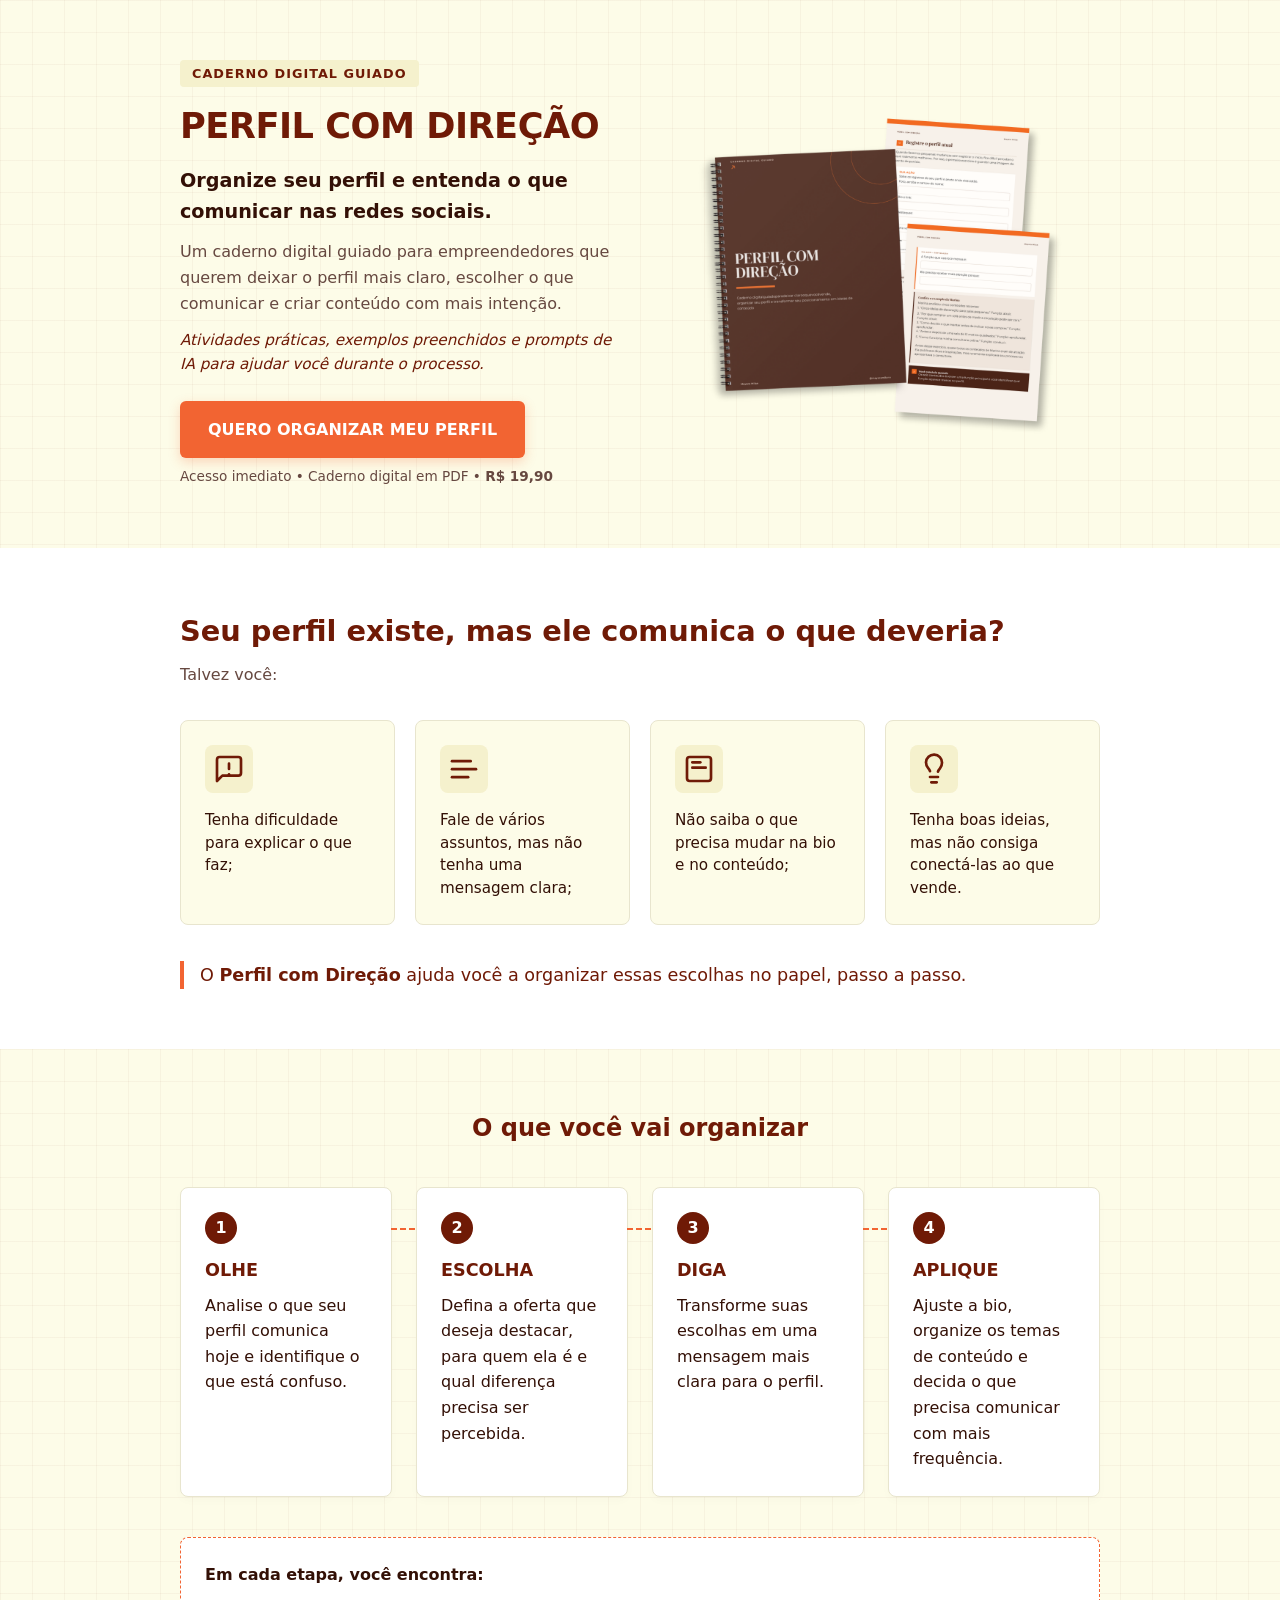
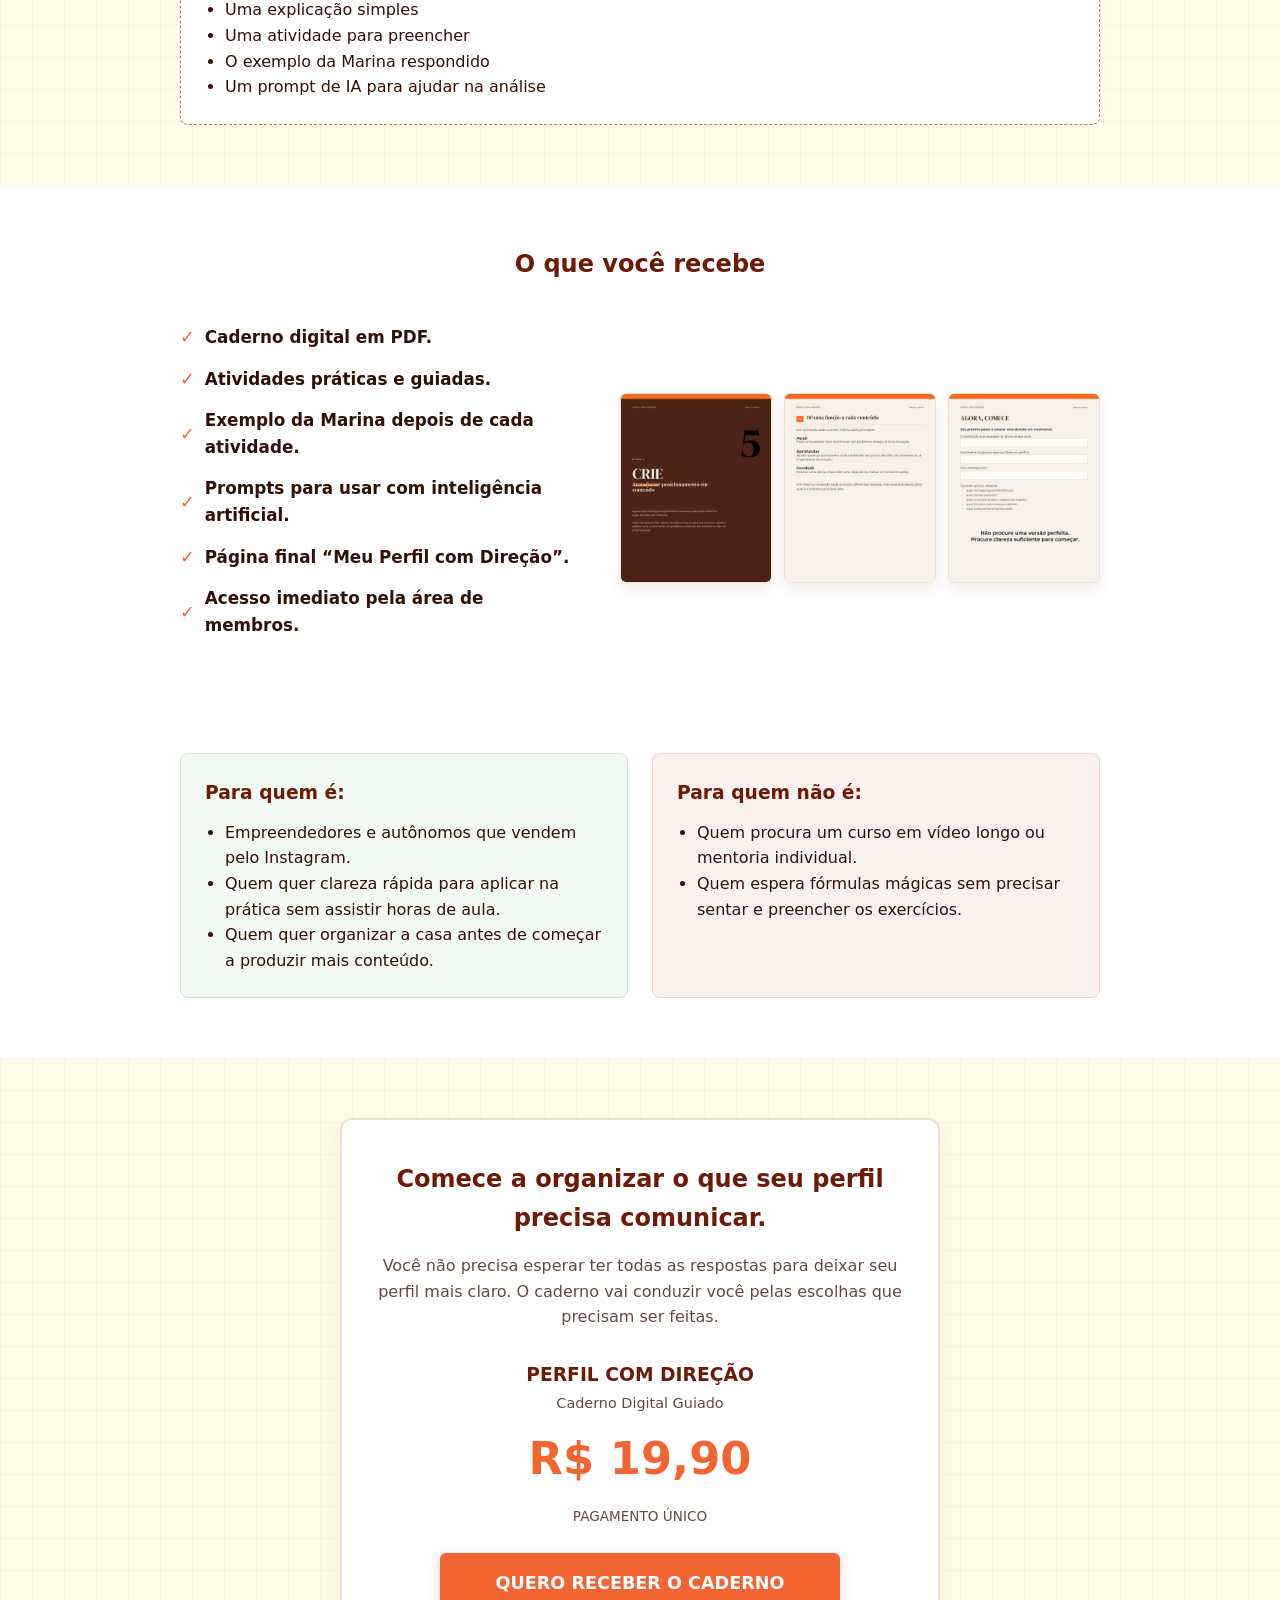
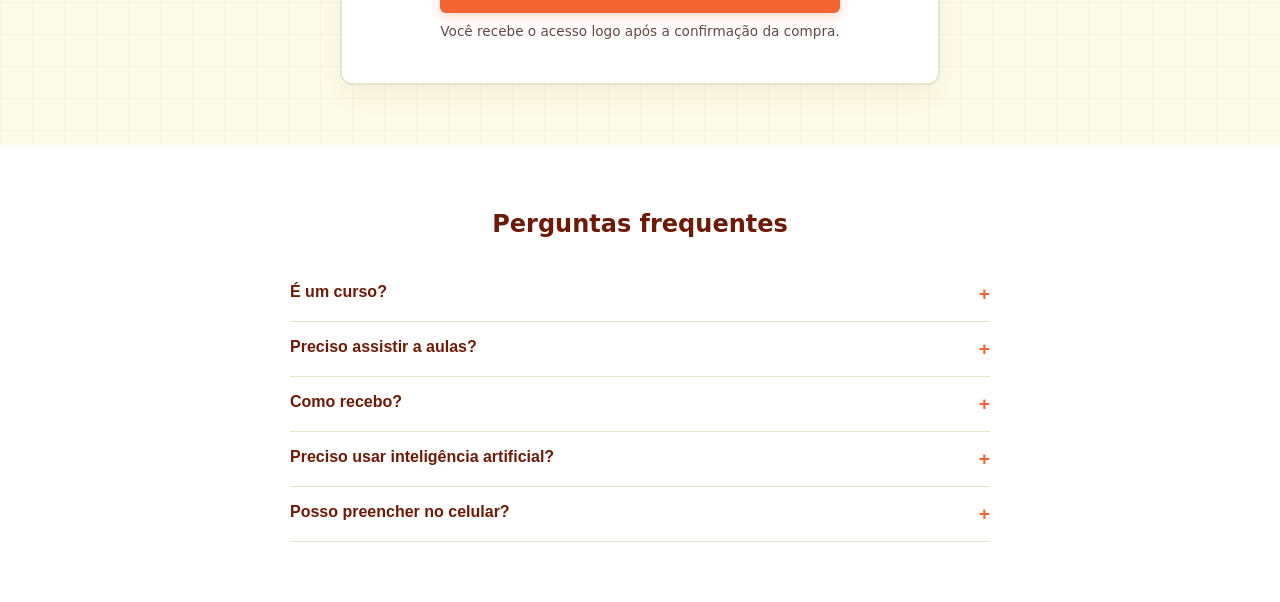
==== index.html @ ce21898f "feat: versão inicial da landing page" ====
<!DOCTYPE html>
<html lang="pt-BR">

<head>
    <meta charset="UTF-8">
    <meta name="viewport" content="width=device-width, initial-scale=1.0">
    <title>Perfil com Direção | Caderno Digital Guiado</title>
    <link rel="stylesheet" href="style.css">
</head>

<body>

    <section class="hero">
        <div class="container hero-container">
            <div class="hero-content">
                <span class="badge">Caderno Digital Guiado</span>
                <h1>PERFIL COM DIREÇÃO</h1>
                <p class="tagline">Organize seu perfil e entenda o que comunicar nas redes sociais.</p>
                <p class="description">
                    Um caderno digital guiado para empreendedores que querem deixar o perfil mais claro, escolher o que
                    comunicar e criar conteúdo com mais intenção.
                </p>
                <p class="features">Atividades práticas, exemplos preenchidos e prompts de IA para ajudar você durante o
                    processo.</p>

                <div class="cta-box">
                    <a href="#comprar" class="btn-primary">QUERO ORGANIZAR MEU PERFIL</a>
                    <p class="microcopy">Acesso imediato • Caderno digital em PDF • <strong>R$ 19,90</strong></p>
                </div>
            </div>

            <div class="hero-media">
                <img src="assets/images/capa-mockup.png" alt="Capa e páginas internas do caderno Perfil com Direção"
                    class="product-img">
            </div>
        </div>
    </section>

    <section class="problems">
        <div class="container">
            <h2>Seu perfil existe, mas ele comunica o que deveria?</h2>
            <p class="subtitle">Talvez você:</p>

            <div class="problems-grid">
                <div class="problem-card">
                    <div class="problem-icon">
                        <!-- Ícone: Megafone / Comunicação em dúvida -->
                        <svg width="32" height="32" viewBox="0 0 24 24" fill="none" stroke="currentColor"
                            stroke-width="2" stroke-linecap="round" stroke-linejoin="round">
                            <path d="M21 15a2 2 0 0 1-2 2H7l-4 4V5a2 2 0 0 1 2-2h14a2 2 0 0 1 2 2z"></path>
                            <line x1="12" y1="8" x2="12" y2="12"></line>
                            <line x1="12" y1="16" x2="12.01" y2="16"></line>
                        </svg>
                    </div>
                    <p>Tenha dificuldade para explicar o que faz;</p>
                </div>

                <div class="problem-card">
                    <div class="problem-icon">
                        <!-- Ícone: Mensagens dispersas -->
                        <svg width="32" height="32" viewBox="0 0 24 24" fill="none" stroke="currentColor"
                            stroke-width="2" stroke-linecap="round" stroke-linejoin="round">
                            <path d="M17 6.1H3"></path>
                            <path d="M21 12.1H3"></path>
                            <path d="M15.1 18.1H3"></path>
                        </svg>
                    </div>
                    <p>Fale de vários assuntos, mas não tenha uma mensagem clara;</p>
                </div>

                <div class="problem-card">
                    <div class="problem-icon">
                        <!-- Ícone: Layout / Bio em branco -->
                        <svg width="32" height="32" viewBox="0 0 24 24" fill="none" stroke="currentColor"
                            stroke-width="2" stroke-linecap="round" stroke-linejoin="round">
                            <rect x="3" y="3" width="18" height="18" rx="2" ry="2"></rect>
                            <line x1="7" y1="7" x2="13" y2="7"></line>
                            <line x1="7" y1="11" x2="17" y2="11"></line>
                        </svg>
                    </div>
                    <p>Não saiba o que precisa mudar na bio e no conteúdo;</p>
                </div>

                <div class="problem-card">
                    <div class="problem-icon">
                        <!-- Ícone: Ideia (lâmpada) desconectada da venda -->
                        <svg width="32" height="32" viewBox="0 0 24 24" fill="none" stroke="currentColor"
                            stroke-width="2" stroke-linecap="round" stroke-linejoin="round">
                            <path d="M9 18h6"></path>
                            <path d="M10 22h4"></path>
                            <path
                                d="M15 14c.2-.8.8-1.7 1.5-2.5 1-1.1 1.5-2.5 1.5-4.1A6 6 0 0 0 6 7c0 1.6.5 3 1.5 4.1.7.8 1.3 1.7 1.5 2.5">
                            </path>
                        </svg>
                    </div>
                    <p>Tenha boas ideias, mas não consiga conectá-las ao que vende.</p>
                </div>
            </div>

            <p class="problem-footer">O <strong>Perfil com Direção</strong> ajuda você a organizar essas escolhas no
                papel, passo a passo.</p>
        </div>
    </section>

    <section class="steps">
        <div class="container">
            <h2>O que você vai organizar</h2>

            <div class="steps-grid">
                <div class="step-card">
                    <span class="step-num">1</span>
                    <h3>OLHE</h3>
                    <p>Analise o que seu perfil comunica hoje e identifique o que está confuso.</p>
                </div>

                <div class="step-card">
                    <span class="step-num">2</span>
                    <h3>ESCOLHA</h3>
                    <p>Defina a oferta que deseja destacar, para quem ela é e qual diferença precisa ser percebida.</p>
                </div>

                <div class="step-card">
                    <span class="step-num">3</span>
                    <h3>DIGA</h3>
                    <p>Transforme suas escolhas em uma mensagem mais clara para o perfil.</p>
                </div>

                <div class="step-card">
                    <span class="step-num">4</span>
                    <h3>APLIQUE</h3>
                    <p>Ajuste a bio, organize os temas de conteúdo e decida o que precisa comunicar com mais frequência.
                    </p>
                </div>
            </div>

            <div class="steps-included">
                <p><strong>Em cada etapa, você encontra:</strong></p>
                <ul>
                    <li>Uma explicação simples</li>
                    <li>Uma atividade para preencher</li>
                    <li>O exemplo da Marina respondido</li>
                    <li>Um prompt de IA para ajudar na análise</li>
                </ul>
            </div>
        </div>
    </section>

    <section class="deliverables">
        <div class="container">
            <h2>O que você recebe</h2>

            <div class="deliverables-wrapper">
                <div class="deliverables-list-container">
                    <ul class="deliverables-list">
                        <li><span class="check-icon">✓</span> Caderno digital em PDF.</li>
                        <li><span class="check-icon">✓</span> Atividades práticas e guiadas.</li>
                        <li><span class="check-icon">✓</span> Exemplo da Marina depois de cada atividade.</li>
                        <li><span class="check-icon">✓</span> Prompts para usar com inteligência artificial.</li>
                        <li><span class="check-icon">✓</span> Página final “Meu Perfil com Direção”.</li>
                        <li><span class="check-icon">✓</span> Acesso imediato pela área de membros.</li>
                    </ul>
                </div>

                <div class="gallery-grid">
                    <img src="assets/images/pagina-1.png" alt="Página interna 1 do caderno">
                    <img src="assets/images/pagina-2.png" alt="Página interna 2 do caderno">
                    <img src="assets/images/pagina-3.png" alt="Página interna 3 do caderno">
                </div>
            </div>
        </div>
    </section>

    <section class="target-audience">
        <div class="container target-grid">
            <div class="target-box is-for">
                <h3>Para quem é:</h3>
                <ul>
                    <li>Empreendedores e autônomos que vendem pelo Instagram.</li>
                    <li>Quem quer clareza rápida para aplicar na prática sem assistir horas de aula.</li>
                    <li>Quem quer organizar a casa antes de começar a produzir mais conteúdo.</li>
                </ul>
            </div>

            <div class="target-box is-not-for">
                <h3>Para quem não é:</h3>
                <ul>
                    <li>Quem procura um curso em vídeo longo ou mentoria individual.</li>
                    <li>Quem espera fórmulas mágicas sem precisar sentar e preencher os exercícios.</li>
                </ul>
            </div>
        </div>
    </section>

    <section class="offer" id="comprar">
        <div class="container">
            <div class="offer-card">
                <h2>Comece a organizar o que seu perfil precisa comunicar.</h2>
                <p class="offer-desc">Você não precisa esperar ter todas as respostas para deixar seu perfil mais claro.
                    O caderno vai conduzir você pelas escolhas que precisam ser feitas.</p>

                <div class="price-box">
                    <h3>PERFIL COM DIREÇÃO</h3>
                    <span class="product-type">Caderno Digital Guiado</span>
                    <div class="price">R$ 19,90</div>
                    <span class="payment-terms">pagamento único</span>
                </div>

                <a href="SEU_LINK_DE_CHECKOUT_AQUI" class="btn-primary btn-large">QUERO RECEBER O CADERNO</a>
                <p class="microcopy">Você recebe o acesso logo após a confirmação da compra.</p>
            </div>
        </div>
    </section>

    <section class="faq">
        <div class="container">
            <h2>Perguntas frequentes</h2>

            <div class="faq-list">
                <div class="faq-item">
                    <button class="faq-question">É um curso?</button>
                    <div class="faq-answer">
                        <p>Não. É um caderno digital guiado em PDF.</p>
                    </div>
                </div>

                <div class="faq-item">
                    <button class="faq-question">Preciso assistir a aulas?</button>
                    <div class="faq-answer">
                        <p>Não. Todas as instruções estão dentro do próprio caderno.</p>
                    </div>
                </div>

                <div class="faq-item">
                    <button class="faq-question">Como recebo?</button>
                    <div class="faq-answer">
                        <p>O acesso é enviado após a confirmação da compra direto no seu e-mail.</p>
                    </div>
                </div>

                <div class="faq-item">
                    <button class="faq-question">Preciso usar inteligência artificial?</button>
                    <div class="faq-answer">
                        <p>Não. Os prompts são um apoio opcional.</p>
                    </div>
                </div>

                <div class="faq-item">
                    <button class="faq-question">Posso preencher no celular?</button>
                    <div class="faq-answer">
                        <p>Sim! O PDF é interativo (preenchível digitalmente no celular, tablet ou computador) e você
                            também pode imprimir se preferir.</p>
                    </div>
                </div>
            </div>
        </div>
    </section>

    <script src="script.js"></script>
</body>

</html>
---- style.css ----
/* --- RESET & VARIÁVEIS (Paleta Personalizada) --- */
:root {
    --primary-dark: #6F1A06;
    /* Vinho/Castanho - Textos principais e destaques fortes */
    --primary-brand: #F26432;
    /* Laranja/Coral - Botões de ação (CTA) e destaques de foco */
    --bg-light: #FDFCE8;
    /* Creme claro - Fundo da página e áreas limpas */

    --bg-card: #FFFFFF;
    /* Branco puro - Cards para gerar contraste do fundo creme */
    --text-main: #331006;
    /* Tom bem escuro derivado do 6F1A06 para leitura excelente */
    --text-muted: #664840;
    /* Tom médio para textos secundários */
    --border-color: #E8E5CE;
    /* Borda suave baseada no tom do fundo */

    --font-main: system-ui, -apple-system, BlinkMacSystemFont, 'Segoe UI', Roboto, Oxygen, Ubuntu, Cantarell, sans-serif;
}

* {
    box-sizing: border-box;
    margin: 0;
    padding: 0;
}

body {
    font-family: var(--font-main);
    color: var(--text-main);
    line-height: 1.6;
    background-color: var(--bg-light);
}

.container {
    max-width: 960px;
    margin: 0 auto;
    padding: 0 20px;
}

/* --- BOTÕES --- */
.btn-primary {
    display: inline-block;
    background-color: var(--primary-brand);
    color: #FFFFFF;
    padding: 16px 28px;
    border-radius: 6px;
    text-decoration: none;
    font-weight: 700;
    text-align: center;
    transition: transform 0.2s ease, background-color 0.2s ease, box-shadow 0.2s ease;
    box-shadow: 0 4px 12px rgba(242, 100, 50, 0.25);
}

.btn-primary:hover {
    background-color: #D95323;
    transform: translateY(-2px);
    box-shadow: 0 6px 16px rgba(242, 100, 50, 0.35);
}

.btn-large {
    width: 100%;
    max-width: 400px;
    font-size: 1.1rem;
}

.microcopy {
    font-size: 0.85rem;
    color: var(--text-muted);
    margin-top: 8px;
}

/* --- 1. HERO --- */
.hero {
    padding: 60px 0;
    background-color: var(--bg-light);
}

.hero-container {
    display: grid;
    grid-template-columns: 1fr 1fr;
    gap: 40px;
    align-items: center;
}

.badge {
    font-size: 0.8rem;
    text-transform: uppercase;
    letter-spacing: 1px;
    background-color: #F5F1CD;
    color: var(--primary-dark);
    padding: 6px 12px;
    border-radius: 4px;
    font-weight: 700;
}

.hero h1 {
    font-size: 2.2rem;
    margin: 12px 0;
    letter-spacing: -0.5px;
    color: var(--primary-dark);
}

.tagline {
    font-size: 1.2rem;
    font-weight: 600;
    margin-bottom: 12px;
    color: var(--text-main);
}

.description {
    color: var(--text-muted);
    margin-bottom: 12px;
}

.features {
    font-size: 0.95rem;
    font-style: italic;
    margin-bottom: 24px;
    color: var(--primary-dark);
}

.product-img {
    width: 100%;
    height: auto;
    border-radius: 8px;
}

/* --- 2. PROBLEMAS --- */
.problems {
    padding: 60px 0;
    background-color: var(--bg-card);
}

.problems h2 {
    font-size: 1.8rem;
    margin-bottom: 8px;
    color: var(--primary-dark);
}

.subtitle {
    color: var(--text-muted);
    margin-bottom: 32px;
}

.problems-grid {
    display: grid;
    grid-template-columns: repeat(auto-fit, minmax(200px, 1fr));
    gap: 20px;
    margin-bottom: 36px;
}

.problem-card {
    background-color: var(--bg-light);
    padding: 24px;
    border-radius: 8px;
    border: 1px solid var(--border-color);
    display: flex;
    flex-direction: column;
    gap: 16px;
    transition: transform 0.2s ease, box-shadow 0.2s ease;
}

.problem-card:hover {
    transform: translateY(-3px);
    box-shadow: 0 8px 16px rgba(111, 26, 6, 0.06);
}

.problem-icon {
    width: 48px;
    height: 48px;
    background-color: #F5F1CD;
    border-radius: 8px;
    display: flex;
    align-items: center;
    justify-content: center;
    color: var(--primary-dark);
}

.problem-card p {
    font-size: 0.95rem;
    color: var(--text-main);
    line-height: 1.5;
    font-weight: 500;
}

.problem-footer {
    font-size: 1.1rem;
    border-left: 4px solid var(--primary-brand);
    padding-left: 16px;
    color: var(--primary-dark);
}

/* --- 3. ETAPAS --- */
.steps {
    padding: 60px 0;
    background-color: var(--bg-light);
}

.steps h2 {
    margin-bottom: 40px;
    text-align: center;
    color: var(--primary-dark);
}

.steps-grid {
    display: grid;
    grid-template-columns: repeat(4, 1fr);
    gap: 24px;
    margin-bottom: 40px;
    position: relative;
}

.step-card {
    background-color: var(--bg-card);
    padding: 24px;
    border-radius: 8px;
    border: 1px solid var(--border-color);
    box-shadow: 0 4px 10px rgba(0, 0, 0, 0.02);
    position: relative;
    z-index: 1;
}

/* Linha tracejada horizontal ligando os cards */
.step-card:not(:last-child)::after {
    content: '';
    position: absolute;
    top: 40px;
    right: -24px;
    width: 24px;
    height: 2px;
    border-top: 2px dashed var(--primary-brand);
    z-index: 2;
}

.step-num {
    display: inline-block;
    width: 32px;
    height: 32px;
    background-color: var(--primary-dark);
    color: #ffffff;
    border-radius: 50%;
    text-align: center;
    line-height: 32px;
    font-weight: bold;
    margin-bottom: 12px;
}

.step-card h3 {
    font-size: 1.1rem;
    margin-bottom: 8px;
    color: var(--primary-dark);
}

.steps-included {
    background-color: var(--bg-card);
    padding: 24px;
    border-radius: 8px;
    border: 1px dashed var(--primary-brand);
}

.steps-included ul {
    margin-top: 10px;
    margin-left: 20px;
}

/* --- 4. O QUE RECEBE --- */
.deliverables {
    padding: 60px 0;
    background-color: var(--bg-card);
}

.deliverables h2 {
    margin-bottom: 40px;
    color: var(--primary-dark);
    text-align: center;
}

/* Container flexível lado a lado */
.deliverables-wrapper {
    display: flex;
    align-items: center;
    gap: 40px;
}

.deliverables-list-container {
    flex: 1;
}

.deliverables-list {
    list-style: none;
    padding: 0;
    margin: 0;
}

.deliverables-list li {
    margin-bottom: 14px;
    font-weight: 600;
    font-size: 1.05rem;
    color: var(--text-main);
    display: flex;
    align-items: center;
    gap: 10px;
}

.check-icon {
    color: var(--primary-brand);
    font-weight: 800;
    font-size: 1.1rem;
}

/* Galeria compacta na coluna da direita */
.gallery-grid {
    flex: 1.2;
    display: grid;
    grid-template-columns: repeat(3, 1fr);
    gap: 12px;
}

.gallery-grid img {
    width: 100%;
    height: auto;
    border-radius: 6px;
    border: 1px solid var(--border-color);
    box-shadow: 0 6px 14px rgba(111, 26, 6, 0.08);
    transition: transform 0.2s ease;
}

.gallery-grid img:hover {
    transform: translateY(-4px);
}

/* --- 5. PARA QUEM É / NÃO É --- */
.target-audience {
    padding: 40px 0 60px 0;
    background-color: var(--bg-card);
}

.target-grid {
    display: grid;
    grid-template-columns: 1fr 1fr;
    gap: 24px;
}

.target-box {
    padding: 24px;
    border-radius: 8px;
}

.target-box h3 {
    color: var(--primary-dark);
}

.target-box ul {
    margin-left: 20px;
    margin-top: 12px;
}

.is-for {
    background-color: #F2F8F2;
    border: 1px solid #D1E7D1;
}

.is-not-for {
    background-color: #FAF0EE;
    border: 1px solid #F3D0C8;
}

/* --- 6. OFERTA FINAL --- */
.offer {
    padding: 60px 0;
    background-color: var(--bg-light);
    text-align: center;
}

.offer-card {
    background-color: var(--bg-card);
    padding: 40px 20px;
    border-radius: 12px;
    border: 2px solid var(--border-color);
    max-width: 600px;
    margin: 0 auto;
    box-shadow: 0 12px 24px rgba(111, 26, 6, 0.06);
}

.offer-card h2 {
    color: var(--primary-dark);
}

.offer-desc {
    color: var(--text-muted);
    margin: 16px 0 30px 0;
}

.price-box {
    margin-bottom: 24px;
}

.price-box h3 {
    color: var(--primary-dark);
}

.product-type {
    font-size: 0.9rem;
    color: var(--text-muted);
}

.price {
    font-size: 2.8rem;
    font-weight: 800;
    margin: 8px 0;
    color: var(--primary-brand);
}

.payment-terms {
    font-size: 0.85rem;
    text-transform: uppercase;
    color: var(--text-muted);
}

/* --- 7. FAQ --- */
.faq {
    padding: 60px 0;
    background-color: var(--bg-card);
}

.faq h2 {
    margin-bottom: 24px;
    text-align: center;
    color: var(--primary-dark);
}

.faq-list {
    max-width: 700px;
    margin: 0 auto;
}

.faq-item {
    border-bottom: 1px solid var(--border-color);
}

.faq-question {
    width: 100%;
    text-align: left;
    padding: 16px 0;
    background: none;
    border: none;
    font-size: 1rem;
    font-weight: 600;
    color: var(--primary-dark);
    cursor: pointer;
    display: flex;
    justify-content: space-between;
}

.faq-question::after {
    content: '+';
    font-size: 1.2rem;
    color: var(--primary-brand);
}

.faq-item.active .faq-question::after {
    content: '-';
}

.faq-answer {
    max-height: 0;
    overflow: hidden;
    transition: max-height 0.2s ease;
    color: var(--text-muted);
}

.faq-answer p {
    padding-bottom: 16px;
}

.hero,
.steps,
.offer {
    position: relative;
    background-image:
        linear-gradient(to right, rgba(111, 26, 6, 0.04) 1px, transparent 1px),
        linear-gradient(to bottom, rgba(111, 26, 6, 0.04) 1px, transparent 1px);
    background-size: 32px 32px;
}

/* --- RESPONSIVIDADE --- */
@media (max-width: 900px) {
    .steps-grid {
        grid-template-columns: 1fr;
        gap: 32px;
    }

    /* Em telas menores, a linha tracejada passa a ser vertical */
    .step-card:not(:last-child)::after {
        top: 100%;
        left: 40px;
        right: auto;
        width: 2px;
        height: 32px;
        border-top: none;
        border-left: 2px dashed var(--primary-brand);
    }
}

@media (max-width: 768px) {

    .hero-container,
    .target-grid {
        grid-template-columns: 1fr;
    }

    .hero h1 {
        font-size: 1.8rem;
    }

    .deliverables-wrapper {
        flex-direction: column;
        gap: 32px;
    }

    .gallery-grid {
        width: 100%;
        grid-template-columns: repeat(3, 1fr);
        gap: 8px;
    }
}
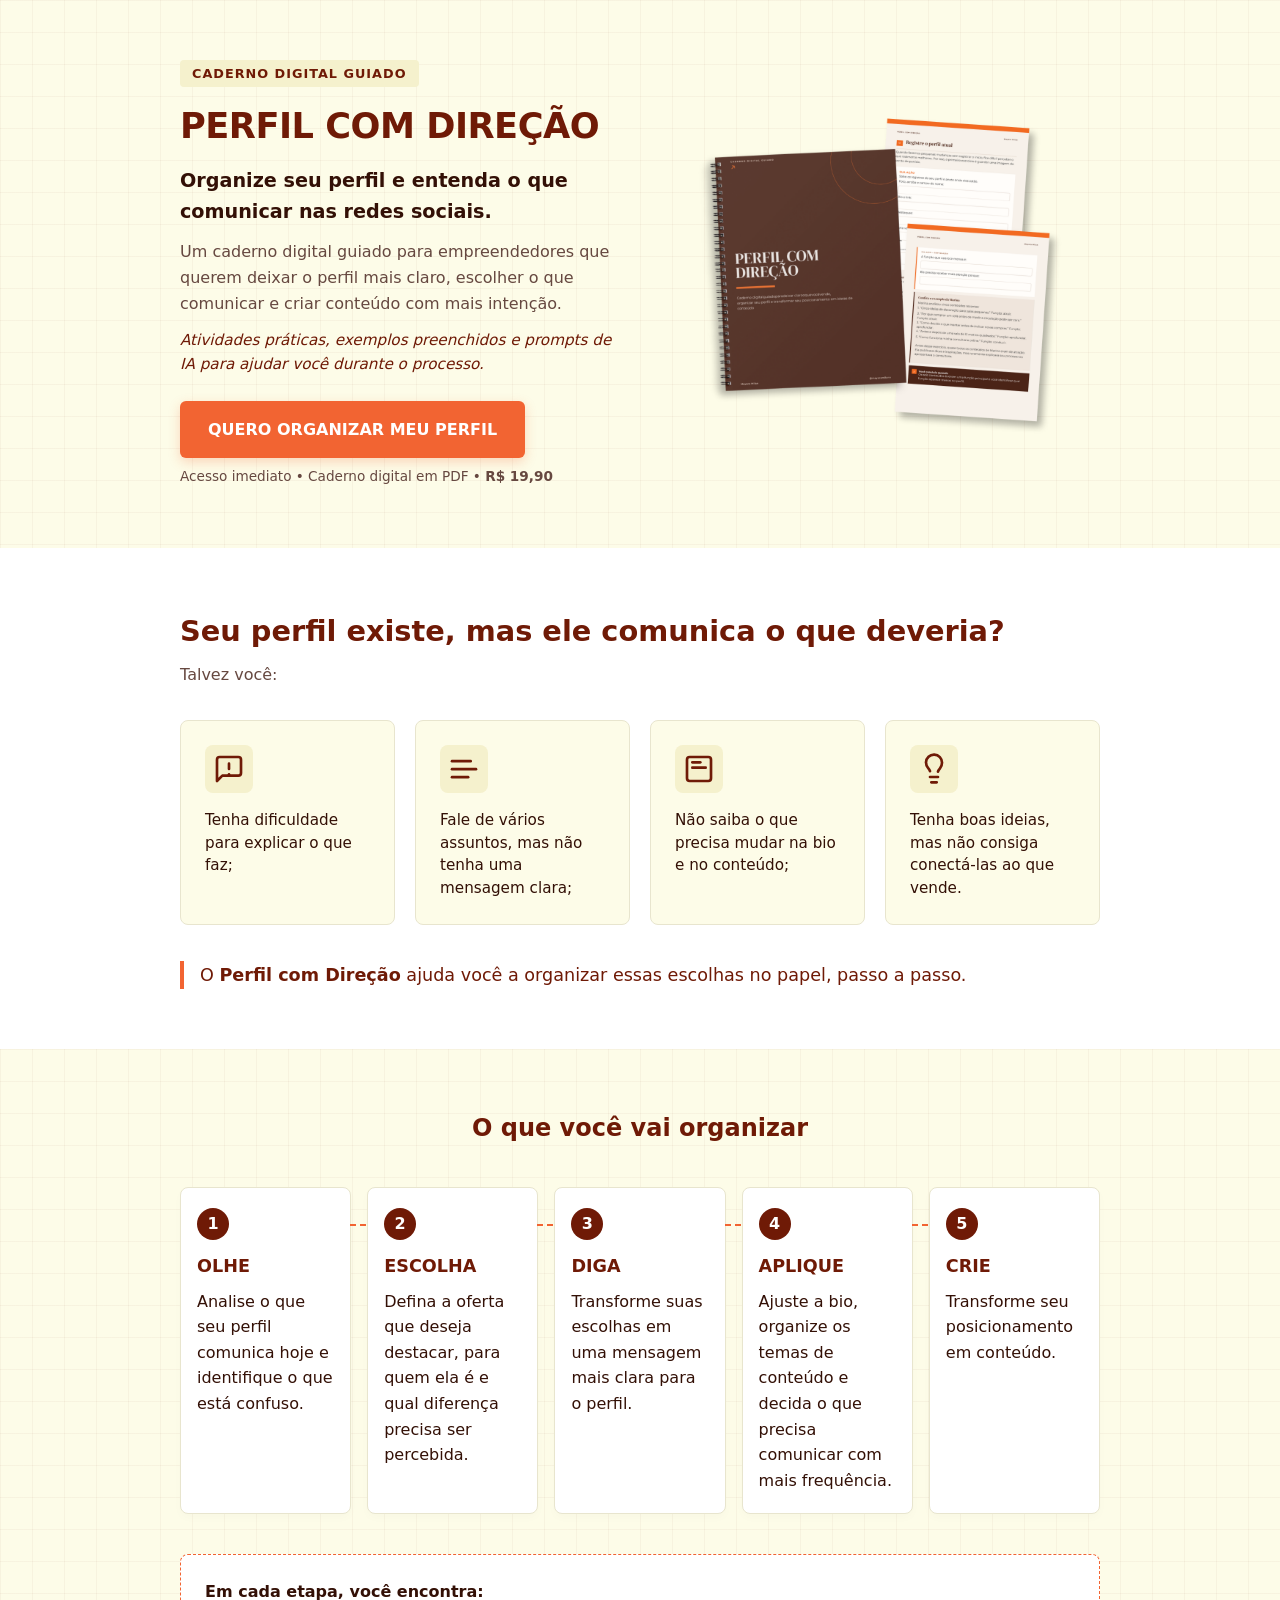
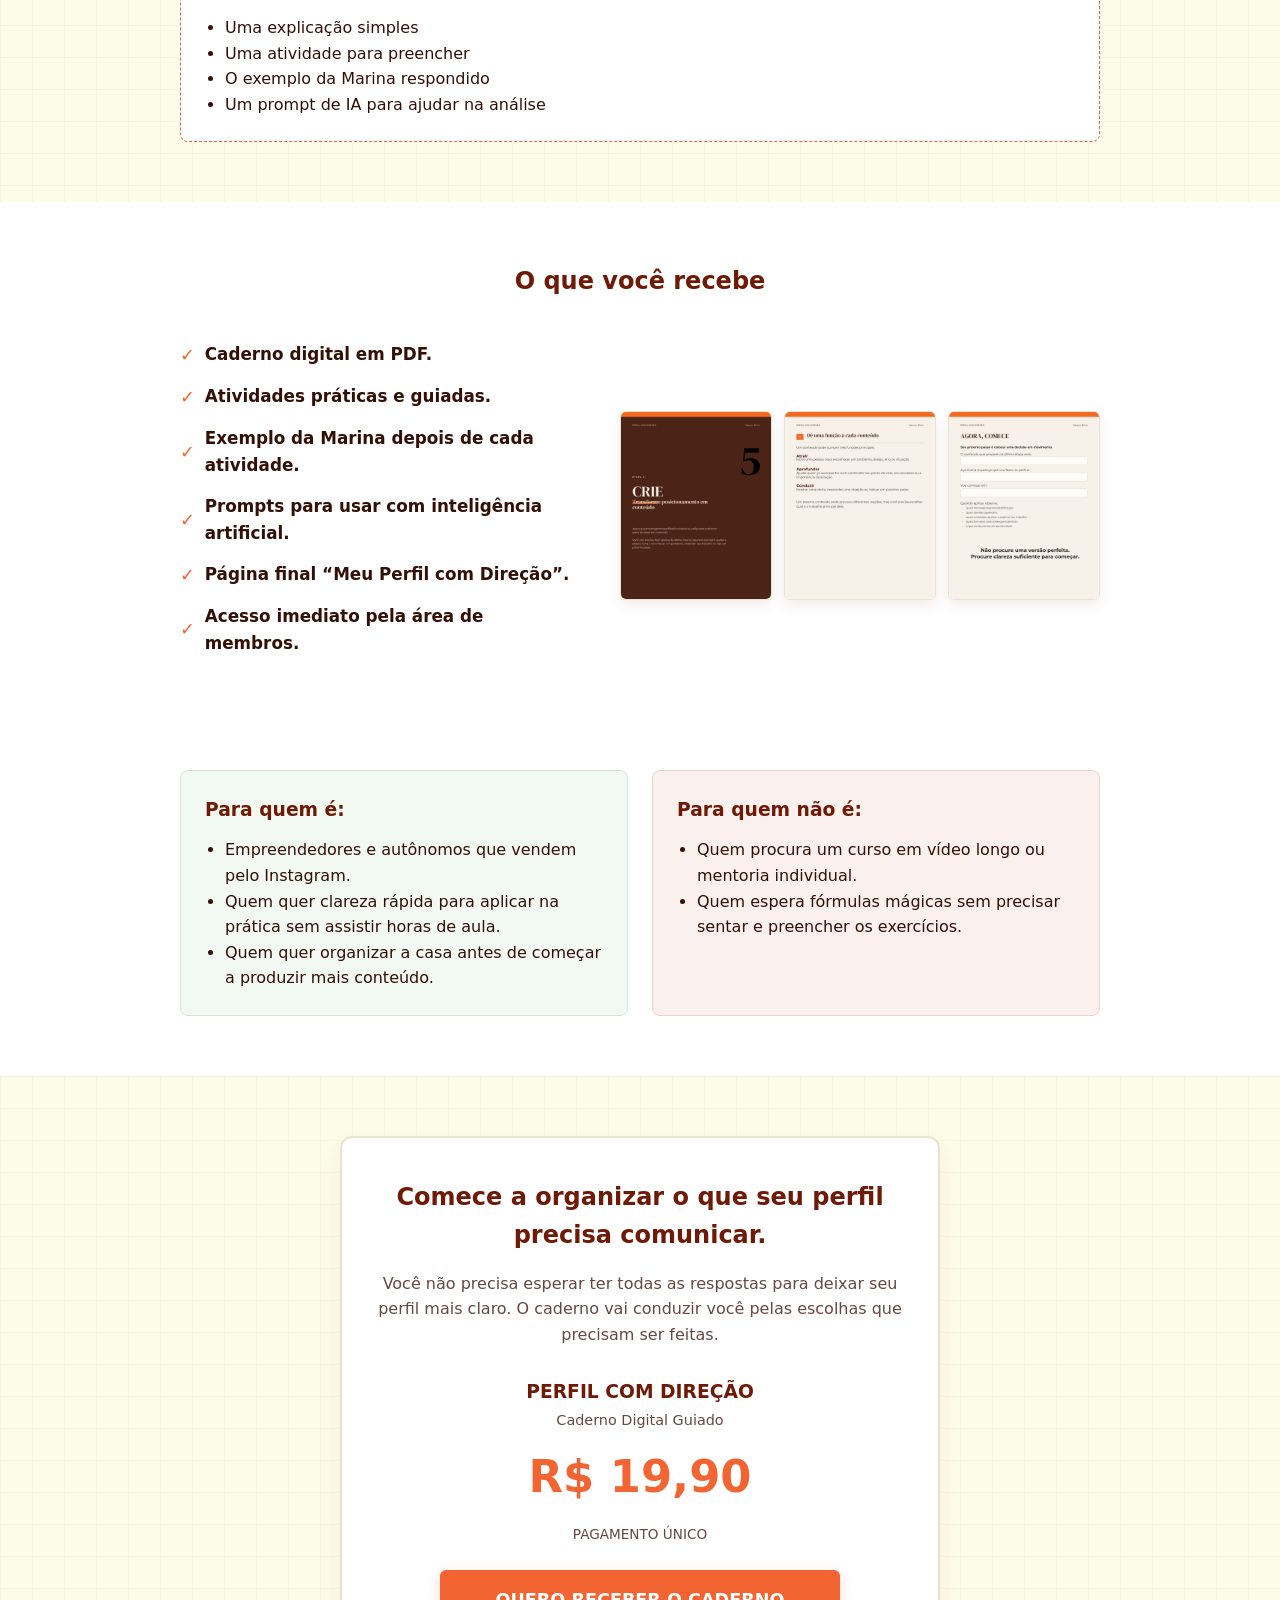
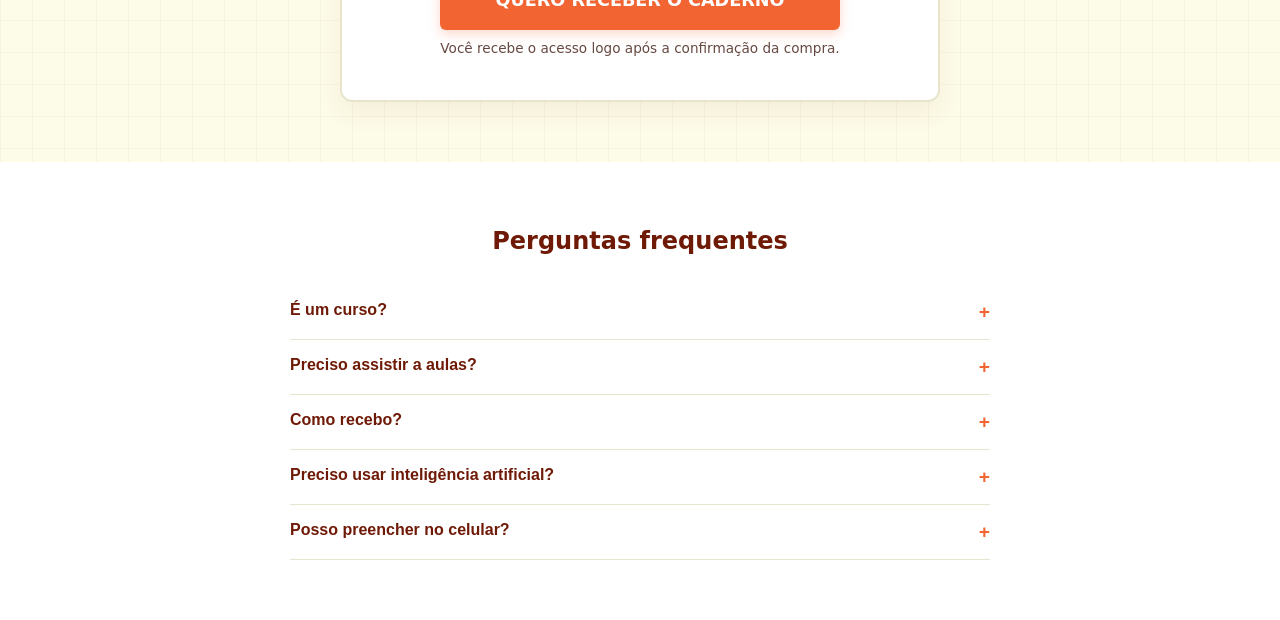
==== commit 7dff02c9: "fix: ajuste visual na secao de problemas" ====
--- a/index.html
+++ b/index.html
@@ -131,6 +131,12 @@
                     <p>Ajuste a bio, organize os temas de conteúdo e decida o que precisa comunicar com mais frequência.
                     </p>
                 </div>
+
+                <div class="step-card">
+                    <span class="step-num">5</span>
+                    <h3>CRIE</h3>
+                    <p>Transforme seu posicionamento em conteúdo.</p>
+                </div>
             </div>
 
             <div class="steps-included">
--- a/style.css
+++ b/style.css
@@ -205,15 +205,18 @@
 
 .steps-grid {
     display: grid;
-    grid-template-columns: repeat(4, 1fr);
-    gap: 24px;
+    /* Altera para 5 colunas de tamanho igual */
+    grid-template-columns: repeat(5, 1fr);
+    gap: 16px;
+    /* Gap ajustado para caber 5 colunas com respiro */
     margin-bottom: 40px;
     position: relative;
 }
 
 .step-card {
     background-color: var(--bg-card);
-    padding: 24px;
+    padding: 20px 16px;
+    /* Padding interno ligeiramente reduzido */
     border-radius: 8px;
     border: 1px solid var(--border-color);
     box-shadow: 0 4px 10px rgba(0, 0, 0, 0.02);
@@ -221,13 +224,15 @@
     z-index: 1;
 }
 
-/* Linha tracejada horizontal ligando os cards */
+/* Linha tracejada horizontal ajustada para a nova distância entre cards */
 .step-card:not(:last-child)::after {
     content: '';
     position: absolute;
-    top: 40px;
-    right: -24px;
-    width: 24px;
+    top: 36px;
+    right: -16px;
+    /* Acompanha o valor do gap */
+    width: 16px;
+    /* Acompanha o valor do gap */
     height: 2px;
     border-top: 2px dashed var(--primary-brand);
     z-index: 2;
@@ -485,6 +490,24 @@
 }
 
 /* --- RESPONSIVIDADE --- */
+@media (max-width: 992px) {
+    .steps-grid {
+        grid-template-columns: 1fr;
+        gap: 32px;
+    }
+
+    /* Em telas menores, a linha tracejada passa a ser vertical */
+    .step-card:not(:last-child)::after {
+        top: 100%;
+        left: 32px;
+        right: auto;
+        width: 2px;
+        height: 32px;
+        border-top: none;
+        border-left: 2px dashed var(--primary-brand);
+    }
+}
+
 @media (max-width: 900px) {
     .steps-grid {
         grid-template-columns: 1fr;
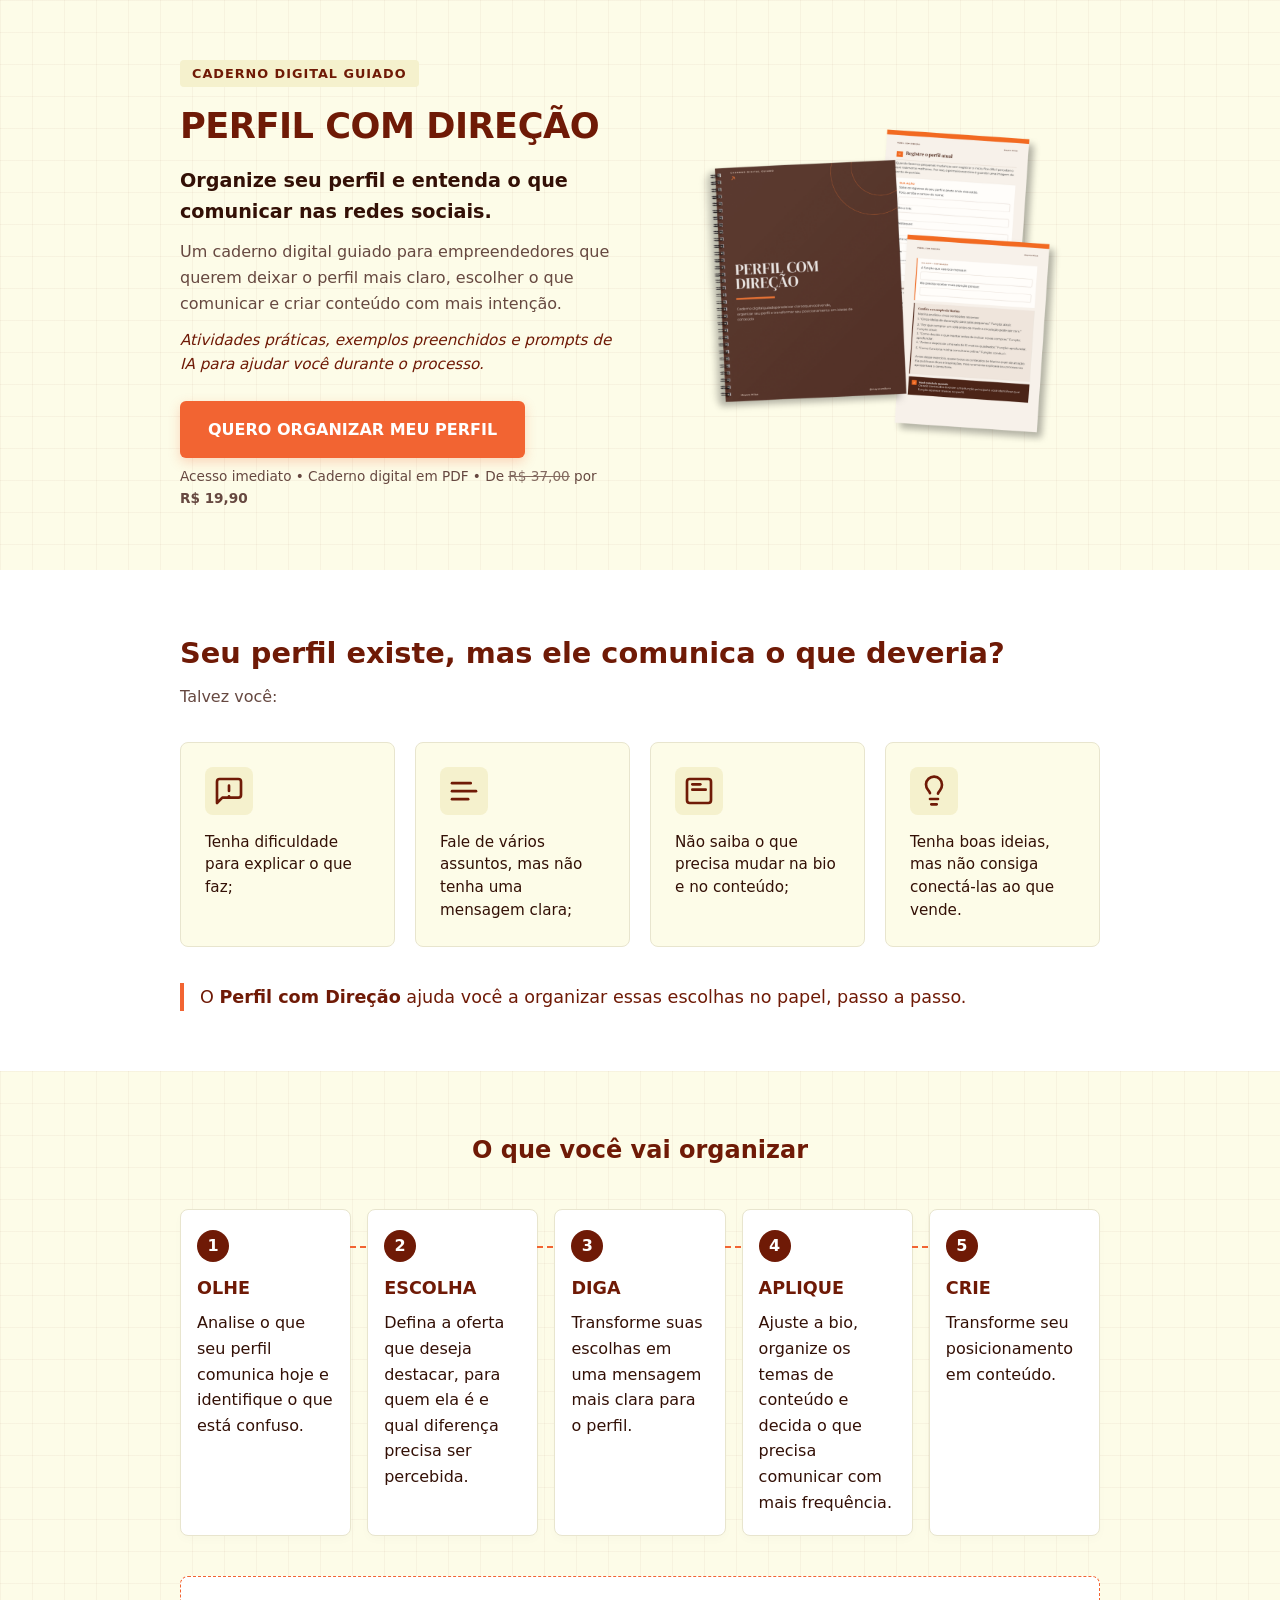
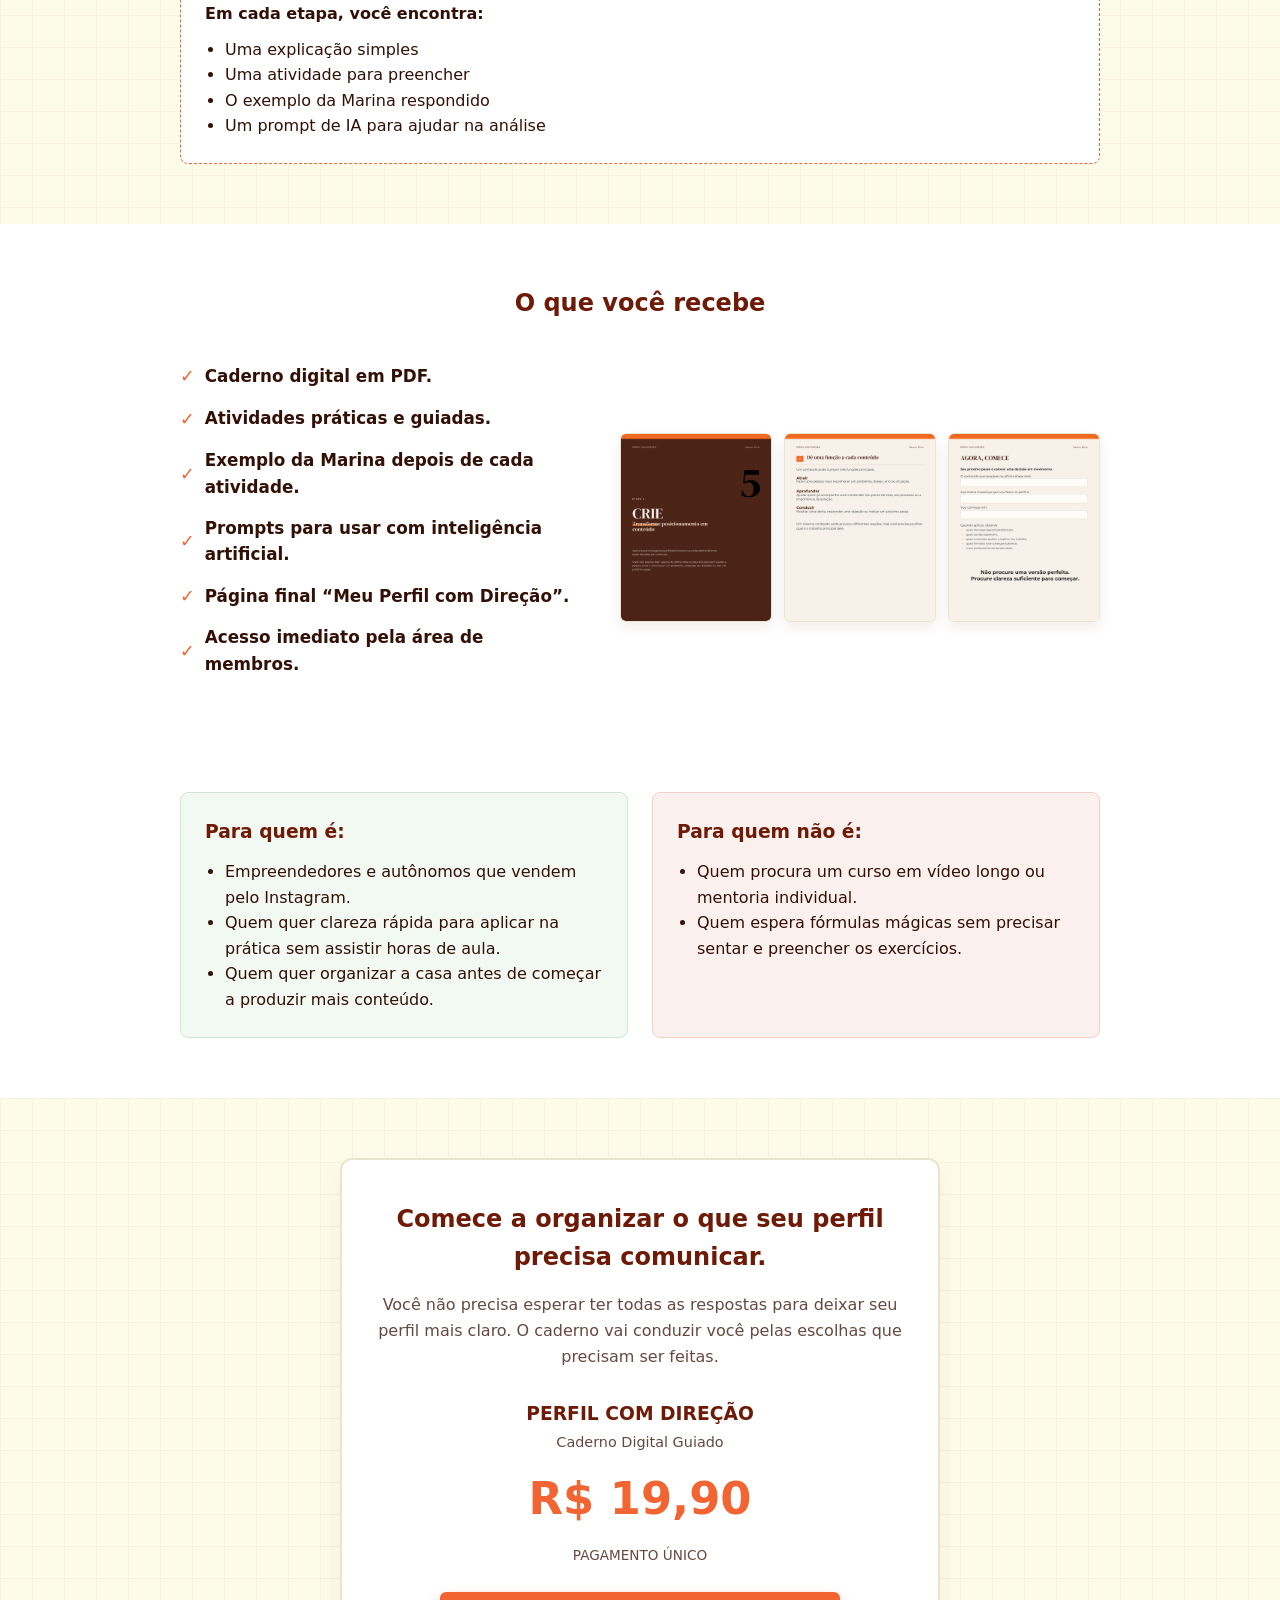
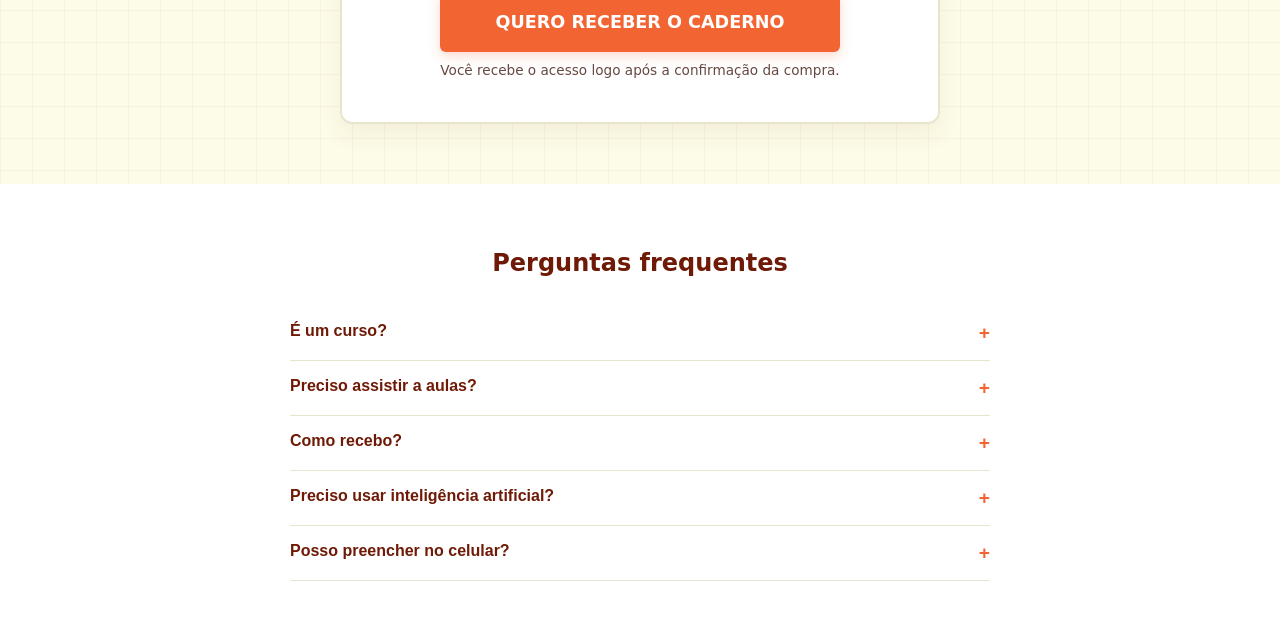
==== commit 8733e35a: "feat: adiciona preco ancorado no cta principal" ====
--- a/index.html
+++ b/index.html
@@ -24,8 +24,8 @@
                     processo.</p>
 
                 <div class="cta-box">
-                    <a href="#comprar" class="btn-primary">QUERO ORGANIZAR MEU PERFIL</a>
-                    <p class="microcopy">Acesso imediato • Caderno digital em PDF • <strong>R$ 19,90</strong></p>
+                    <a href="https://pay.hub.la/k2rzfSedQtUwewHj8ucb" class="btn-primary">QUERO ORGANIZAR MEU PERFIL</a>
+                    <p class="microcopy">Acesso imediato • Caderno digital em PDF • De <span class="old-price"><s>R$ 37,00</s></span> por <strong>R$ 19,90</strong></p>
                 </div>
             </div>
 
@@ -44,7 +44,6 @@
             <div class="problems-grid">
                 <div class="problem-card">
                     <div class="problem-icon">
-                        <!-- Ícone: Megafone / Comunicação em dúvida -->
                         <svg width="32" height="32" viewBox="0 0 24 24" fill="none" stroke="currentColor"
                             stroke-width="2" stroke-linecap="round" stroke-linejoin="round">
                             <path d="M21 15a2 2 0 0 1-2 2H7l-4 4V5a2 2 0 0 1 2-2h14a2 2 0 0 1 2 2z"></path>
@@ -57,7 +56,6 @@
 
                 <div class="problem-card">
                     <div class="problem-icon">
-                        <!-- Ícone: Mensagens dispersas -->
                         <svg width="32" height="32" viewBox="0 0 24 24" fill="none" stroke="currentColor"
                             stroke-width="2" stroke-linecap="round" stroke-linejoin="round">
                             <path d="M17 6.1H3"></path>
@@ -70,7 +68,6 @@
 
                 <div class="problem-card">
                     <div class="problem-icon">
-                        <!-- Ícone: Layout / Bio em branco -->
                         <svg width="32" height="32" viewBox="0 0 24 24" fill="none" stroke="currentColor"
                             stroke-width="2" stroke-linecap="round" stroke-linejoin="round">
                             <rect x="3" y="3" width="18" height="18" rx="2" ry="2"></rect>
@@ -83,7 +80,6 @@
 
                 <div class="problem-card">
                     <div class="problem-icon">
-                        <!-- Ícone: Ideia (lâmpada) desconectada da venda -->
                         <svg width="32" height="32" viewBox="0 0 24 24" fill="none" stroke="currentColor"
                             stroke-width="2" stroke-linecap="round" stroke-linejoin="round">
                             <path d="M9 18h6"></path>
@@ -211,7 +207,7 @@
                     <span class="payment-terms">pagamento único</span>
                 </div>
 
-                <a href="SEU_LINK_DE_CHECKOUT_AQUI" class="btn-primary btn-large">QUERO RECEBER O CADERNO</a>
+                <a href="https://pay.hub.la/k2rzfSedQtUwewHj8ucb" class="btn-primary btn-large">QUERO RECEBER O CADERNO</a>
                 <p class="microcopy">Você recebe o acesso logo após a confirmação da compra.</p>
             </div>
         </div>
--- a/style.css
+++ b/style.css
@@ -70,6 +70,11 @@
     margin-top: 8px;
 }
 
+.old-price {
+    text-decoration: line-through;
+    opacity: 0.8;
+}
+
 /* --- 1. HERO --- */
 .hero {
     padding: 60px 0;
